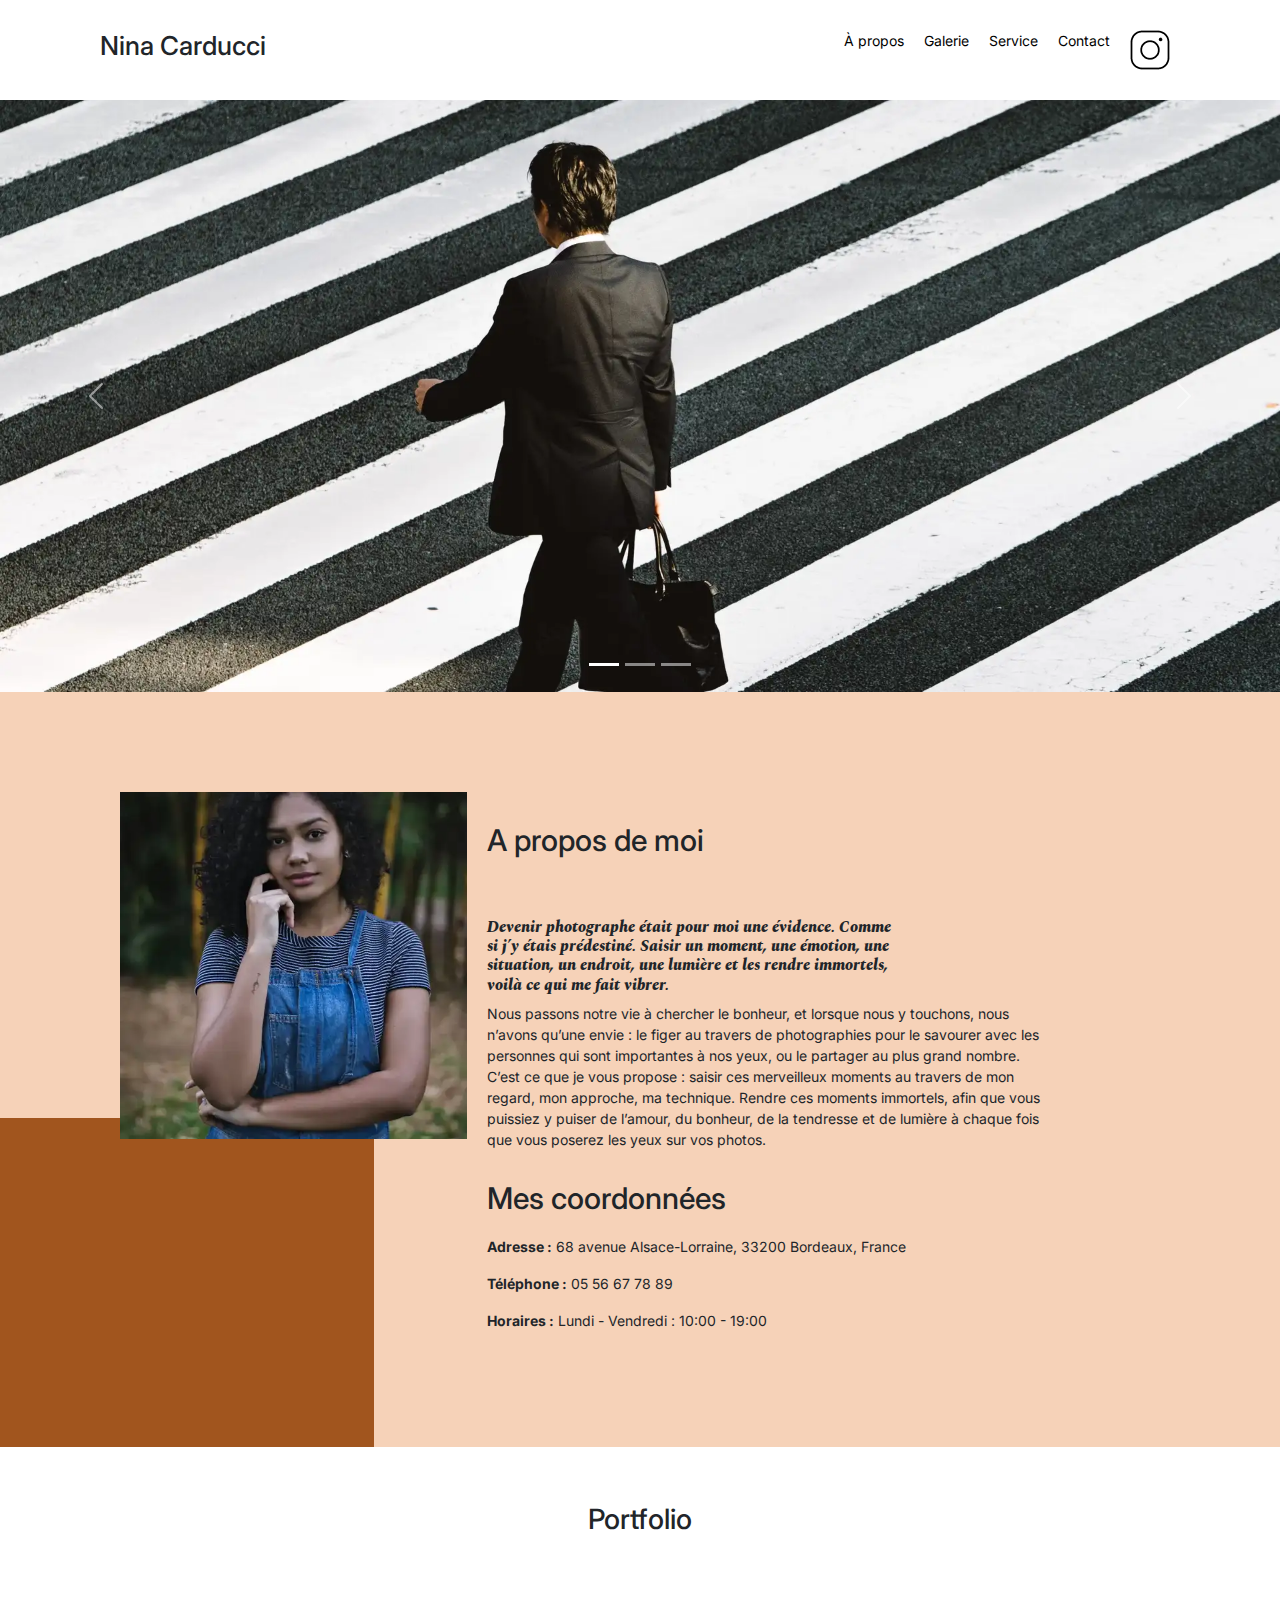
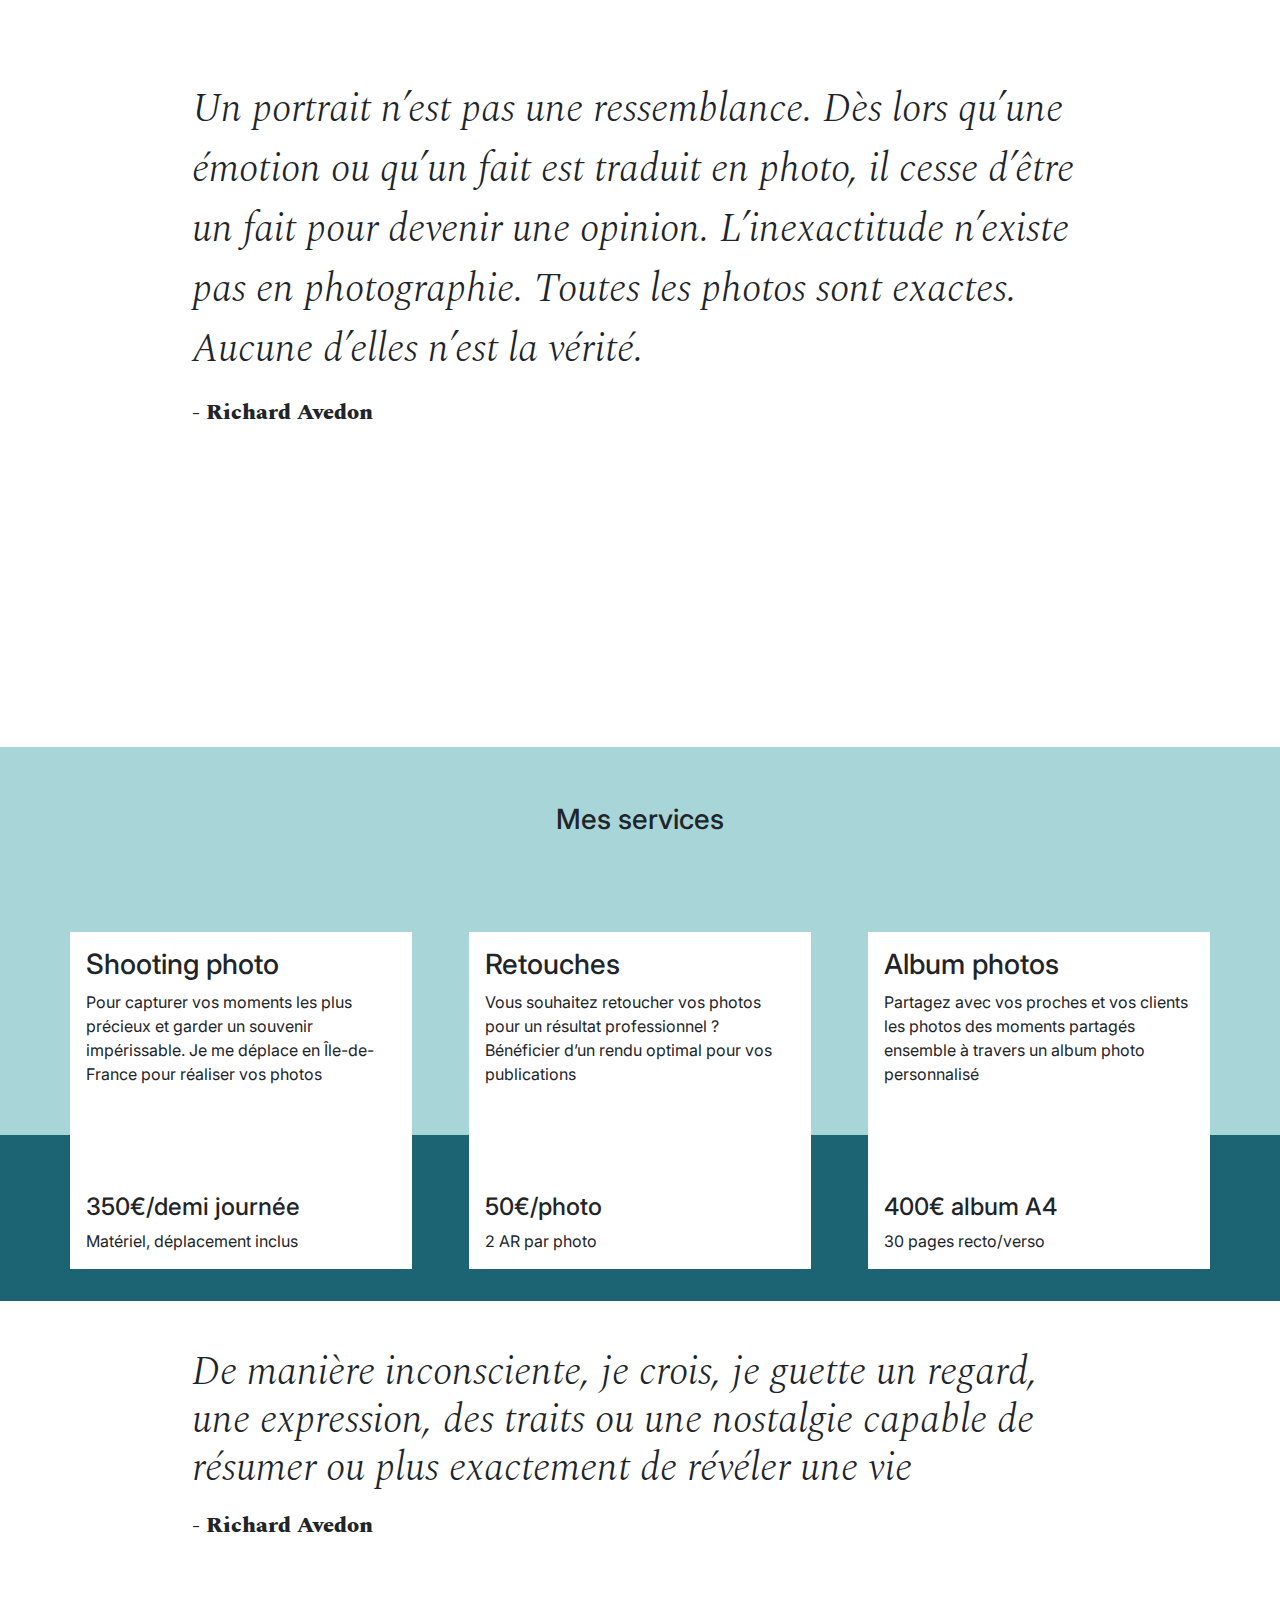
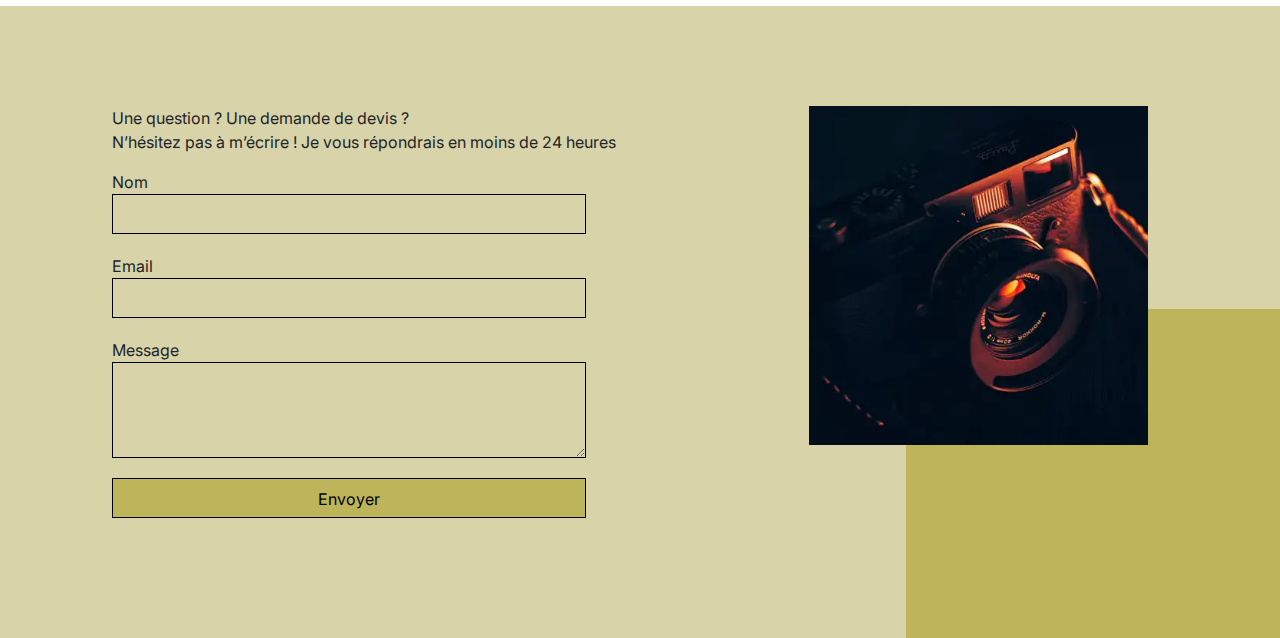
==== index.html @ 46e9f9cb "..." ====
<!DOCTYPE html>
<html lang="fr">
  <head>
    <meta
      http-equiv="Content-Security-Policy"
      content="script-src 'self' 'unsafe-inline' 'unsafe-eval' https://apis.google.com https://code.jquery.com;"
    />
    <title>Nina Carducci Photographe professionnel</title>
    <meta name="viewport" content="width=device-width, initial-scale=1.0" />
    <meta
      name="description"
      content="Découvrez les services de Nina Carducci, photographe professionnelle à Bordeaux. Spécialisée dans les mariages, portraits et événements. Réservez votre séance photo dès aujourd'hui !"
    />
    <link rel="stylesheet" href="./assets/bootstrap/bootstrap.css" />
    <link rel="stylesheet" href="./assets/style.css" />
    <link rel="preconnect" href="https://fonts.googleapis.com" />
    <link rel="preconnect" href="https://fonts.gstatic.com" crossorigin />
    <link
      href="https://fonts.googleapis.com/css2?family=Inter&family=Spectral:ital,wght@0,400;1,300;1,400;1,800&display=swap"
      rel="stylesheet"
    />
    <meta charset="UTF-8" />
    <script src="./assets/bootstrap/bootstrap.bundle.js" defer></script>
    <script
      src="https://code.jquery.com/jquery-3.4.1.min.js"
      integrity="sha256-CSXorXvZcTkaix6Yvo6HppcZGetbYMGWSFlBw8HfCJo="
      crossorigin="anonymous"
      defer
    ></script>
    <script src="./assets/maugallery.js" defer></script>
    <script src="./assets/scripts.js" defer></script>

    <!-- Balises Open Graph -->
    <meta
      property="og:title"
      content="Nina Carducci - Photographe professionnelle à Bordeaux"
    />
    <meta
      property="og:description"
      content="Découvrez les services de Nina Carducci, photographe spécialisée dans les mariages, portraits et événements à Bordeaux. Réservez votre séance dès aujourd'hui !"
    />
    <meta
      property="og:image"
      content="https://misterpoy.github.io/NinaCarducci/assets/images/ninaOpenGraph.png"
    />
    <meta
      property="og:url"
      content="https://misterpoy.github.io/NinaCarducci/"
    />
    <meta property="og:type" content="website" />
    <meta property="og:locale" content="fr_FR" />

    <!-- Balises Twitter Cards -->
    <meta name="twitter:card" content="summary_large_image" />
    <meta
      name="twitter:title"
      content="Nina Carducci - Photographe professionnelle à Bordeaux"
    />
    <meta
      name="twitter:description"
      content="Découvrez les services de Nina Carducci, photographe spécialisée dans les mariages, portraits et événements à Bordeaux. Réservez votre séance dès aujourd'hui !"
    />
    <meta
      name="twitter:image"
      content="https://misterpoy.github.io/NinaCarducci/assets/images/ninaTwitterCard.png"
    />
  </head>
  <body>
    <nav class="top-header">
      <h3 class="name">Nina Carducci</h3>
      <div class="nav">
        <ul>
          <li><a href="#about">À propos</a></li>
          <li><a href="#gallery">Galerie</a></li>
          <li><a href="#services">Service</a></li>
          <li><a href="#contact">Contact</a></li>
          <li>
            <a
              class="social-link"
              href="https://www.instagram.com/ninacarducci.photo/?hl=fr"
              target="_blank"
              ><img
                src="assets/images/instagram.webp"
                alt="Lien vers le compte Instagram de Nina Carducci"
                width="40"
                height="40"
            /></a>
          </li>
        </ul>
      </div>
    </nav>
    <header id="header">
      <div
        id="carouselExampleIndicators"
        class="carousel slide"
        data-bs-ride="carousel"
      >
        <div class="carousel-indicators">
          <button
            type="button"
            data-bs-target="#carouselExampleIndicators"
            data-bs-slide-to="0"
            class="active"
            aria-current="true"
            aria-label="Slide 1"
          ></button>
          <button
            type="button"
            data-bs-target="#carouselExampleIndicators"
            data-bs-slide-to="1"
            aria-label="Slide 2"
          ></button>
          <button
            type="button"
            data-bs-target="#carouselExampleIndicators"
            data-bs-slide-to="2"
            aria-label="Slide 3"
          ></button>
        </div>
        <div class="carousel-inner">
          <div class="carousel-item active">
            <img
              src="./assets/images/slider/ryoji-iwata-wUZjnOv7t0g-unsplash.webp"
              class="d-block w-100"
              alt="Homme en costume traversant un passage piéton aux larges bandes blanches et noires"
            />
          </div>
          <div class="carousel-item">
            <img
              src="./assets/images/slider/nicholas-green-nPz8akkUmDI-unsplash.webp"
              class="d-block w-100"
              alt="Foule enthousiaste lors d'un concert, avec des spectateurs souriants et levant les bras"
            />
          </div>
          <div class="carousel-item">
            <img
              src="./assets/images/slider/edward-cisneros-3_h6-1NPDGw-unsplash.webp"
              class="d-block w-100"
              alt="Couple de mariés s'embrassant au milieu d'une haie d'honneur avec des invités les acclamants"
            />
          </div>
        </div>
        <button
          class="carousel-control-prev"
          type="button"
          data-bs-target="#carouselExampleIndicators"
          data-bs-slide="prev"
        >
          <span class="carousel-control-prev-icon" aria-hidden="true"></span>
          <span class="visually-hidden">Previous</span>
        </button>
        <button
          class="carousel-control-next"
          type="button"
          data-bs-target="#carouselExampleIndicators"
          data-bs-slide="next"
        >
          <span class="carousel-control-next-icon" aria-hidden="true"></span>
          <span class="visually-hidden">Next</span>
        </button>
      </div>
    </header>

    <div id="about" itemscope itemtype="https://schema.org/LocalBusiness">
      <div class="picture left">
        <img
          src="./assets/images/nina.webp"
          alt="Portrait de Nina Carducci, photographe professionnelle"
          itemprop="image"
        />
      </div>
      <div id="about-me">
        <!--Meta données schema.org -->
        <meta itemprop="name" content="Nina Carducci - Photographe" />
        <meta
          itemprop="description"
          content="Photographe professionnelle à Bordeaux, spécialisée dans les mariages, portraits et événements. Réservez votre séance photo !"
        />
        <meta itemprop="priceRange" content="€€ - Modéré" />
        <meta itemprop="telephone" content="+33556677889" />

        <h3 class="about-me__title">A propos de moi</h3>
        <h4 class="about-me__introduction">
          Devenir photographe était pour moi une évidence. Comme si j’y étais
          prédestiné. Saisir un moment, une émotion, une situation, un endroit,
          une lumière et les rendre immortels, voilà ce qui me fait vibrer.
        </h4>
        <p>
          Nous passons notre vie à chercher le bonheur, et lorsque nous y
          touchons, nous n’avons qu’une envie : le figer au travers de
          photographies pour le savourer avec les personnes qui sont importantes
          à nos yeux, ou le partager au plus grand nombre. C’est ce que je vous
          propose : saisir ces merveilleux moments au travers de mon regard, mon
          approche, ma technique. Rendre ces moments immortels, afin que vous
          puissiez y puiser de l’amour, du bonheur, de la tendresse et de
          lumière à chaque fois que vous poserez les yeux sur vos photos.
        </p>
        <!-- Coordonnées et horaires -->
        <div class="contact-info">
          <h3 class="contact-info__title">Mes coordonnées</h3>
          <p>
            <strong>Adresse :</strong>
            <span
              itemprop="address"
              itemscope
              itemtype="https://schema.org/PostalAddress"
            >
              <span itemprop="streetAddress">68 avenue Alsace-Lorraine</span>,
              <span itemprop="postalCode">33200</span>
              <span itemprop="addressLocality">Bordeaux</span>,
              <span itemprop="addressCountry" content="FR">France</span>
            </span>
          </p>
          <p>
            <strong>Téléphone :</strong>
            <a href="tel:+33556677889" itemprop="telephone">05 56 67 78 89</a>
          </p>
          <p>
            <strong>Horaires :</strong>
            <span itemprop="openingHours"
              >Lundi - Vendredi : 10:00 - 19:00</span
            >
          </p>
        </div>
      </div>
    </div>
    <div id="gallery">
      <h3 class="title">Portfolio</h3>
      <div class="container py-3">
        <div class="gallery" style="display: none">
          <img
            data-gallery-tag="Concert"
            class="gallery-item"
            src="./assets/images/gallery/concerts/aaron-paul-wnX-fXzB6Cw-unsplash.webp"
            alt="Photographie de concert avec une ambiance lumineuse dans les ton rouge"
            width="540"
            height="720"
          />
          <img
            data-gallery-tag="Entreprises"
            class="gallery-item"
            src="./assets/images/gallery/entreprise/ali-morshedlou-WMD64tMfc4k-unsplash.webp"
            alt="Homme en costume croisant les bras, regardant confiant devant un bâtiment d'affaires"
            width="466"
            height="699"
          />
          <img
            data-gallery-tag="Entreprises"
            class="gallery-item"
            src="./assets/images/gallery/entreprise/jason-goodman-tHO1_OuKbg0-unsplash.webp"
            alt="Femme souriante participant à une réunion, assise dans un espace de travail lumineux"
            width="466"
            height="315"
          />
          <img
            data-gallery-tag="Mariages"
            class="gallery-item"
            src="./assets/images/gallery/mariage/hannah-busing-RvF2R_qMpRk-unsplash.webp"
            alt="Mains tendues l'une vers l'autre, symbolisant la connexion et l'entraide"
            width="466"
            height="373"
          />
          <img
            data-gallery-tag="Portrait"
            class="gallery-item"
            src="./assets/images/gallery/portraits/ade-tunji-rVkhWWZFAtQ-unsplash.webp"
            alt="Portrait d'un homme aux yeux fermés, éclairé par le soleil"
            width="466"
            height="698"
          />
          <img
            data-gallery-tag="Mariages"
            class="gallery-item"
            src="./assets/images/gallery/mariage/jakob-owens-SiniLJkXhMc-unsplash.webp"
            alt="Couple de mariés marchant main dans la main en souriant devant un palmier"
            width="466"
            height="699"
          />
          <img
            data-gallery-tag="Portrait"
            class="gallery-item"
            src="./assets/images/gallery/portraits/nino-van-prattenburg--443cl1uR_8-unsplash.webp"
            alt="Jeune femme portant des lunettes, posant près d'un grillage sous la lumière du soleil"
            width="466"
            height="700"
          />
          <img
            data-gallery-tag="Concert"
            class="gallery-item"
            src="./assets/images/gallery/concerts/austin-neill-hgO1wFPXl3I-unsplash.webp"
            alt="Chanteur sur scène levant la main sous des lumières et des effets de fumée"
            width="466"
            height="311"
          />
          <img
            data-gallery-tag="Entreprises"
            class="gallery-item"
            src="./assets/images/gallery/entreprise/mateus-campos-felipe-Fsgzm8N0hIY-unsplash.webp"
            alt="FFemme riant devant un ordinateur portable à son bureau"
            width="466"
            height="285"
          />
        </div>
      </div>
      <div class="quote">
        <figure>
          <blockquote>
            <p class="quote__text">
              Un portrait n’est pas une ressemblance. Dès lors qu’une émotion ou
              qu’un fait est traduit en photo, il cesse d’être un fait pour
              devenir une opinion. L’inexactitude n’existe pas en photographie.
              Toutes les photos sont exactes. Aucune d’elles n’est la vérité.
            </p>
          </blockquote>
          <figcaption class="quote__author">- Richard Avedon</figcaption>
        </figure>
      </div>
    </div>
    <div id="services">
      <h3 class="title">Mes services</h3>
      <div class="container">
        <div class="service">
          <div class="service__description">
            <h3>Shooting photo</h3>
            <p>
              Pour capturer vos moments les plus précieux et garder un souvenir
              impérissable. Je me déplace en Île-de-France pour réaliser vos
              photos
            </p>
          </div>
          <div class="service__price">
            <h4>350€/demi journée</h4>
            <span>Matériel, déplacement inclus</span>
          </div>
        </div>
        <div class="service">
          <div class="service__description">
            <h3>Retouches</h3>
            <p>
              Vous souhaitez retoucher vos photos pour un résultat professionnel
              ? Bénéficier d’un rendu optimal pour vos publications
            </p>
          </div>
          <div class="service__price">
            <h4>50€/photo</h4>
            <span>2 AR par photo</span>
          </div>
        </div>
        <div class="service">
          <div class="service__description">
            <h3>Album photos</h3>
            <p>
              Partagez avec vos proches et vos clients les photos des moments
              partagés ensemble à travers un album photo personnalisé
            </p>
          </div>
          <div class="service__price">
            <h4>400€ album A4</h4>
            <span>30 pages recto/verso</span>
          </div>
        </div>
      </div>
    </div>
    <div class="quote">
      <figure>
        <blockquote>
          <h1 class="quote__text">
            De manière inconsciente, je crois, je guette un regard, une
            expression, des traits ou une nostalgie capable de résumer ou plus
            exactement de révéler une vie
          </h1>
        </blockquote>
        <figcaption class="quote__author">- Richard Avedon</figcaption>
      </figure>
    </div>

    <footer id="contact">
      <div class="container">
        <div class="form-container">
          <h>Une question ? Une demande de devis ?</h>
          <p>
            N’hésitez pas à m’écrire ! Je vous répondrais en moins de 24 heures
          </p>
          <form action="" method="post">
            <label for="nom">Nom</label>
            <input type="text" name="nom" id="nom" />
            <label for="email">Email</label>
            <input type="email" name="email" id="email" />
            <label for="message">Message</label>
            <textarea
              name="message"
              id="message"
              cols="30"
              rows="10"
            ></textarea>
            <input type="submit" value="Envoyer" />
          </form>
        </div>
        <div class="picture right">
          <img
            src="./assets/images/camera.webp"
            alt="Illustration d'une caméra pour contact"
          />
        </div>
      </div>
    </footer>
  </body>
</html>
---- assets/style.css ----
body {
  max-width: 1920px;
  margin: auto;
}
* {
  font-family: "Inter";
  font-style: normal;
}
#header {
  background-color: #666666;
}
.top-header {
  background-color: white;
  position: sticky;
  top: 0;
  z-index: 1000;
  display: flex;
  justify-content: space-between;
  padding-inline: 100px;
  padding-block: 30px;
  align-items: center;
}

.top-header .name {
  font-size: 26px;
}

.nav ul {
  display: flex;
  list-style-type: none;
  font-size: 14px;
  margin-bottom: 0;
}

.nav li {
  padding-inline: 10px;
}

.nav a {
  text-decoration: none;
  color: #000;
}

#about {
  display: flex;
  background-color: #f6d2b8;
  padding-inline: 100px;
  padding-block: 100px;
  position: relative;
}

.picture.left::before {
  content: " ";
  background-color: #a1551e;
  width: 374px;
  height: 329px;
  position: absolute;
  bottom: 0;
  left: 0;
  z-index: -1;
}

.picture {
  flex: 1;
  margin: 0 20px;
  z-index: 0;
}

.picture img {
  width: 100%;
  aspect-ratio: 1/1;
}

.carousel-item img {
  aspect-ratio: 1920/888;
}

#about-me {
  flex: 2;
}
.about-me__title {
  margin-top: 1em;
  margin-bottom: 60px;
  font-size: 30px;
}
.contact-info__title {
  margin-top: 1em;
  margin-bottom: 20px;
  font-size: 30px;
}
.contact-info a {
  color: #212529;
  text-decoration: none;
}
.about-me__introduction {
  font-family: "Spectral";
  font-weight: 800;
  font-style: italic;
  width: 60%;
  font-size: 16px;
}
#about-me p {
  width: 80%;
  font-size: 14px;
}

#gallery {
  min-height: 100vh;
}
.title {
  text-align: center;
  padding-block: 2em;
}
.gallery .nav {
  justify-content: center;
}
.nav-pills .nav-link.active,
.nav-pills .show > .nav-link {
  color: #13493a;
  background-color: #beb45a;
  border-radius: 0;
}
.nav-pills .nav-link {
  color: #000;
}
.item-column {
  position: relative;
  margin-bottom: 0 !important;
  padding: 0;
}
.item-column::after {
  content: "";
  display: block;
  padding-bottom: 100%;
}
.gallery-item {
  position: absolute;
  width: 100%;
  height: 100%;
  object-fit: cover;
  padding: 0.5em;
}
.mg-prev,
.mg-next {
  width: 30px;
  height: 30px;
  border-radius: 00%;
  justify-content: center;
  align-items: center;
  display: flex;
  font-size: 24px;
}

.quote {
  font-family: "Spectral";
  font-style: italic;
  width: 70%;
  margin: auto;
  padding-block: 3em;
}
.quote__text {
  font-family: Spectral;
  font-style: italic;
  font-weight: 300;
  font-size: 40px;
}
.quote__author {
  font-family: Spectral;
  font-weight: 800;
  font-size: 22px;
}

#services {
  margin: auto;
  background-color: #a8d5d8;
  position: relative;
}
#services .container::before {
  content: " ";
  background-color: #1c6474;
  position: absolute;
  width: 100%;
  height: 30%;
  bottom: 0;
  left: 0;
  z-index: 0;
}

#services .container {
  justify-content: space-between;
  display: flex;
  padding: 2em 0;
}

.service {
  background-color: white;
  max-width: 390px;
  width: 30%;
  height: 337px;
  padding: 1em;
  display: flex;
  flex-direction: column;
  justify-content: space-between;
  z-index: 1;
}

#contact {
  margin: auto;
  background-color: #d8d3a8;
  position: relative;
  padding-inline: 100px;
  padding-block: 100px;
}

#contact .container {
  display: flex;
}
.picture.right::before {
  content: " ";
  background-color: #beb45a;
  width: 374px;
  height: 329px;
  position: absolute;
  bottom: 0;
  right: 0;
  z-index: -1;
}
.form-container {
  flex: 2;
}
.form-container h2 {
  font-size: 28px;
}
form {
  display: flex;
  flex-direction: column;
  width: 70%;
  align-items: flex-start;
}

form input {
  width: 100%;
  background-color: transparent;
  border: solid 1px;
  height: 2.5em;
  margin-bottom: 20px;
}

form textarea {
  width: 100%;
  background-color: transparent;
  border: solid 1px;
  height: 5em;
  line-height: 2.5em;
  font-size: 1.2em;
  margin-bottom: 20px;
}
input[type="submit"] {
  background-color: #beb45a;
  padding: 0.5em 1em;
}

@media all and (max-width: 1240px) {
  .picture {
    flex: 2;
  }
  #about,
  #contact .container {
    align-items: center;
  }
  .about-me__title {
    margin-top: 0;
    margin-bottom: 1em;
  }
  .contact-info__title {
    margin-top: 0;
    margin-bottom: 1em;
  }
  #about-me h6,
  #about-me p {
    width: 100%;
  }
}

@media all and (max-width: 1000px) {
  #about {
    flex-direction: column;
  }
  .picture {
    width: 50%;
  }
  .picture.left::before {
    width: 100%;
    height: 30%;
    position: absolute;
    bottom: auto;
    top: 0;
    left: 0;
    z-index: -1;
  }
  .about-me__title {
    text-align: center;
    margin-top: 1em;
  }
  .contact-info__title {
    text-align: center;
    margin-top: 1em;
  }
  #services .container {
    flex-direction: column;
  }
  .service {
    width: 100%;
    max-width: 100%;
    height: auto;
    margin: 2em 0;
  }
  .service__description {
    margin-bottom: 1em;
  }

  #services .container::before {
    width: 30%;
    height: 100%;
    bottom: 0;
    right: 0;
    left: auto;
    z-index: 0;
  }

  #contact .container {
    flex-direction: column;
  }
  #contact .picture.right {
    margin-top: 1em;
  }
  .picture.right::before {
    width: 100%;
    height: 30%;
    position: absolute;
    bottom: 0;
    right: 0;
    z-index: -1;
  }
}

@media all and (max-width: 650px) {
  .top-header {
    flex-direction: column;
    padding-inline: 0;
  }
  .top-header .nav,
  .top-header .nav ul {
    width: 100%;
    padding: 0 0 0 0;
  }
  .top-header .nav li {
    flex: 1;
    padding-block: 1em;
    text-align: center;
  }
  .picture.left::before,
  .picture.right::before {
    height: 150px;
  }
  #services .container {
    align-items: center;
  }
  .service {
    max-width: 90%;
  }
  #about,
  #contact {
    padding-inline: 2em;
    padding-block: 2em;
  }
  form {
    width: 100%;
  }
  .picture {
    width: 80%;
  }
}
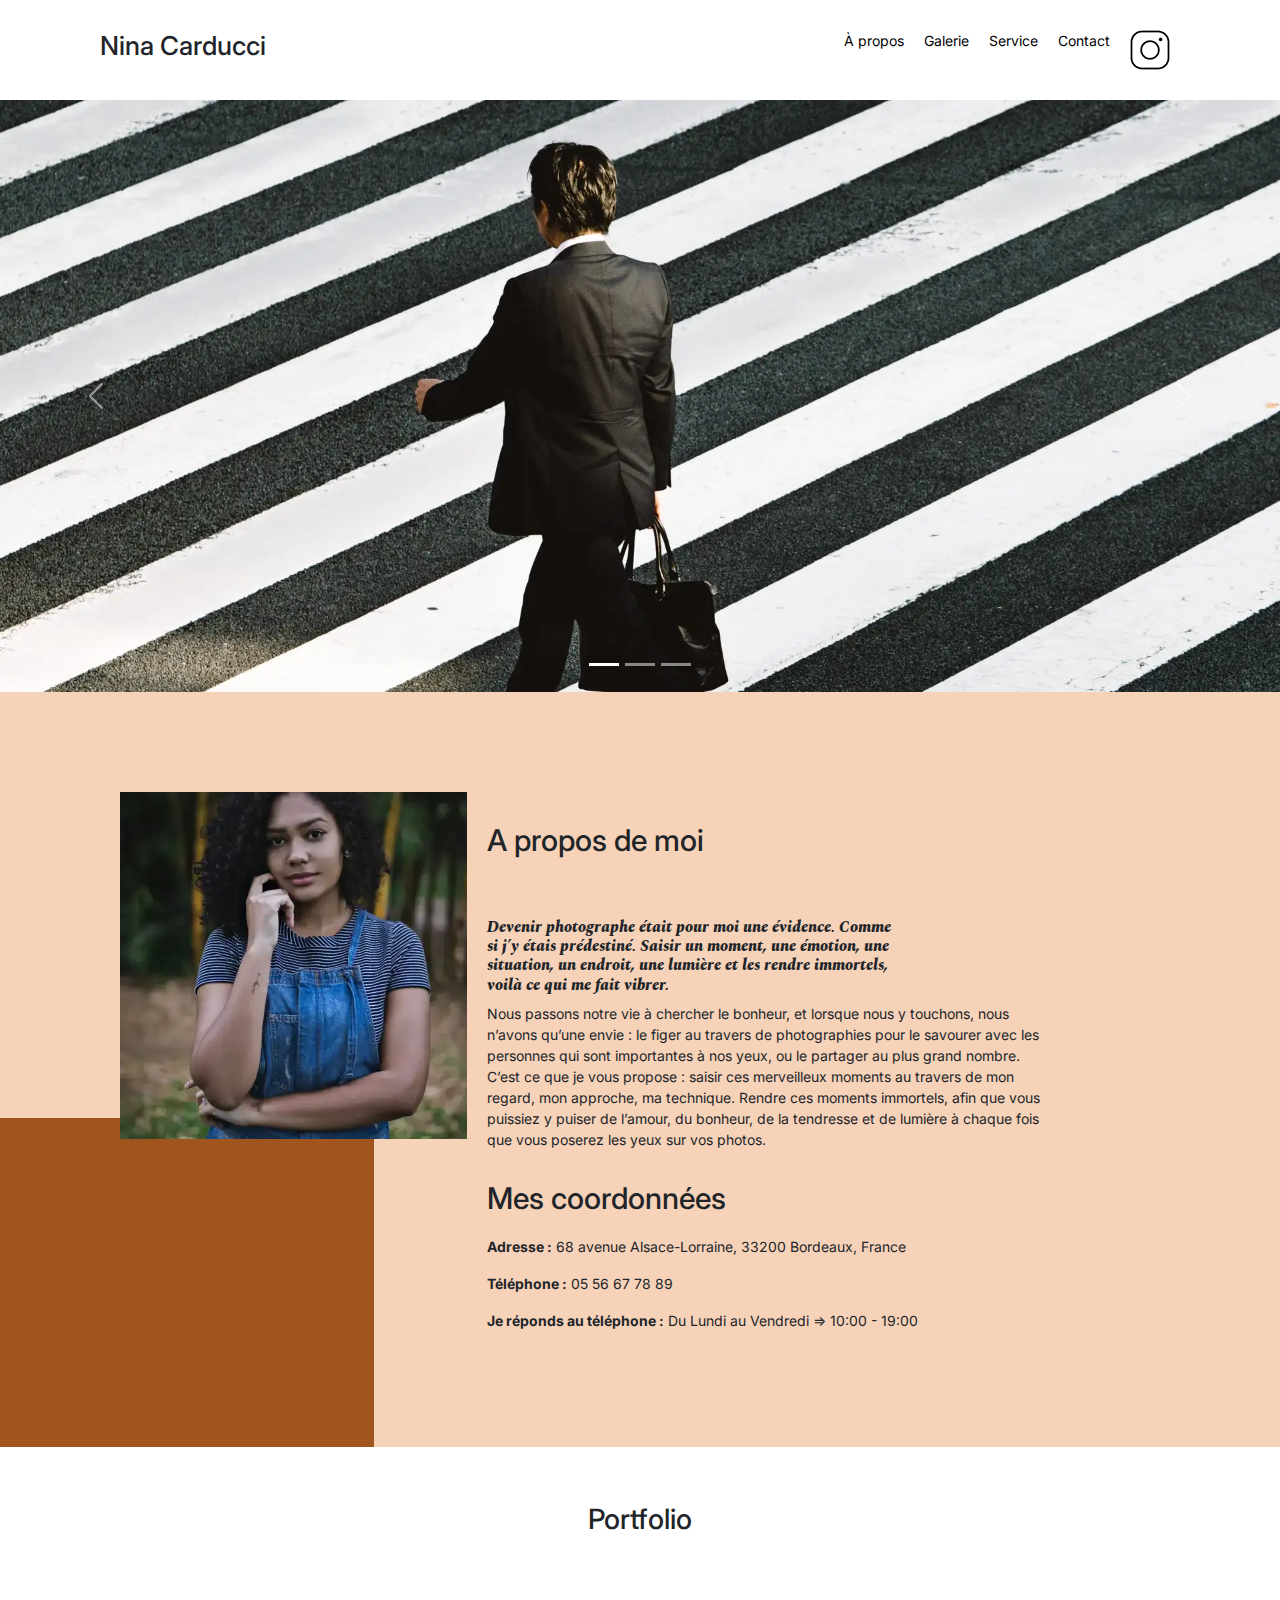
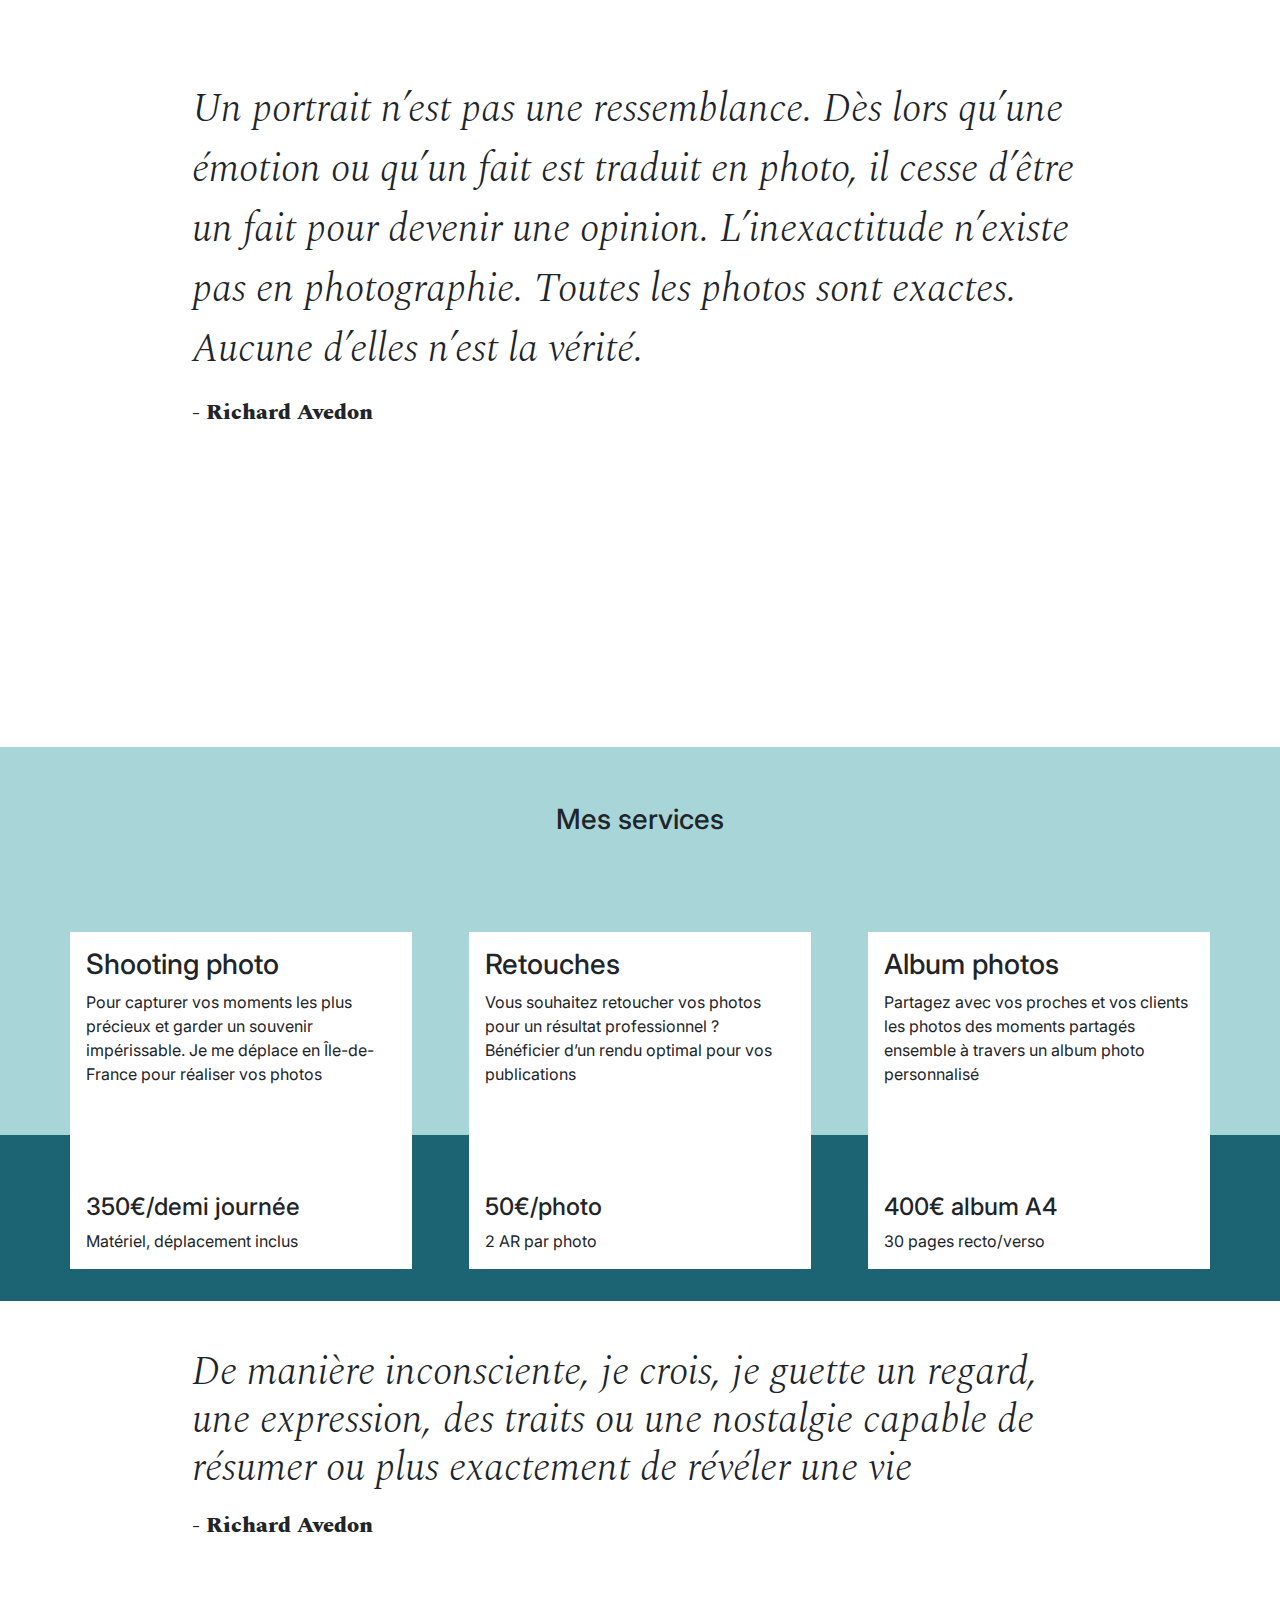
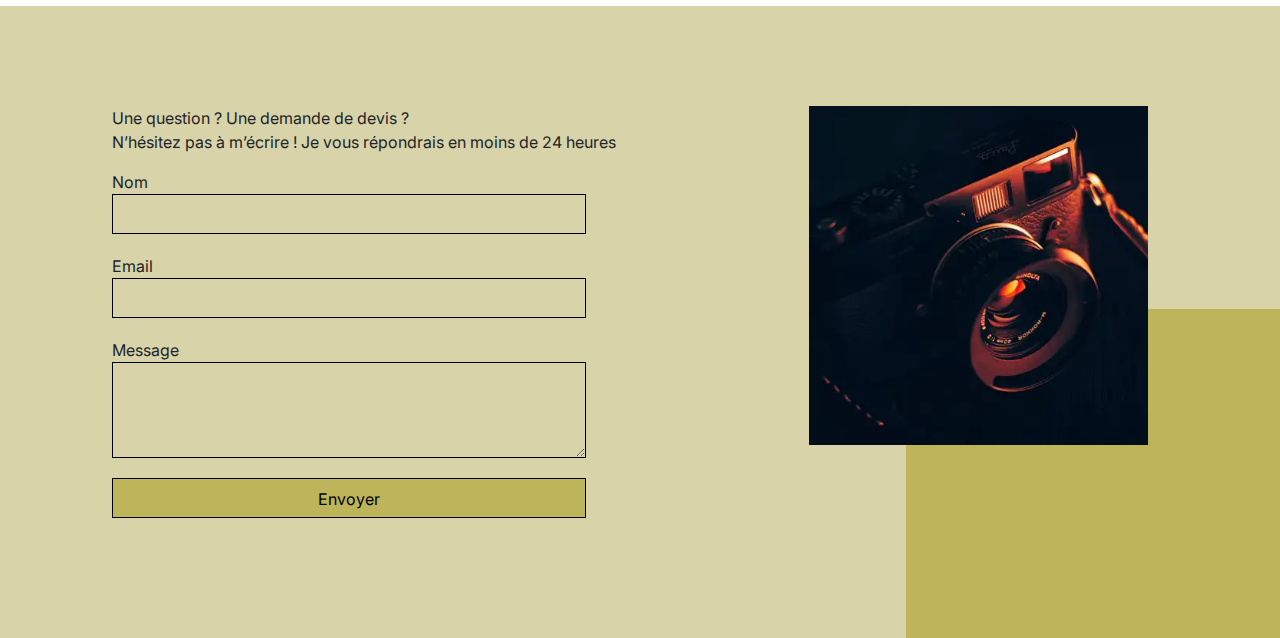
==== commit 7eef826f: "add autocomplete attribute" ====
--- a/index.html
+++ b/index.html
@@ -11,7 +11,7 @@
       name="description"
       content="Découvrez les services de Nina Carducci, photographe professionnelle à Bordeaux. Spécialisée dans les mariages, portraits et événements. Réservez votre séance photo dès aujourd'hui !"
     />
-    <link rel="stylesheet" href="./assets/bootstrap/bootstrap.css" />
+    <link rel="stylesheet" href="./assets/bootstrap/bootstrap.min.css" />
     <link rel="stylesheet" href="./assets/style.css" />
     <link rel="preconnect" href="https://fonts.googleapis.com" />
     <link rel="preconnect" href="https://fonts.gstatic.com" crossorigin />
@@ -20,7 +20,7 @@
       rel="stylesheet"
     />
     <meta charset="UTF-8" />
-    <script src="./assets/bootstrap/bootstrap.bundle.js" defer></script>
+    <script src="./assets/bootstrap/bootstrap.bundle.min.js"></script>
     <script
       src="https://code.jquery.com/jquery-3.4.1.min.js"
       integrity="sha256-CSXorXvZcTkaix6Yvo6HppcZGetbYMGWSFlBw8HfCJo="
@@ -216,9 +216,9 @@
             <a href="tel:+33556677889" itemprop="telephone">05 56 67 78 89</a>
           </p>
           <p>
-            <strong>Horaires :</strong>
+            <strong>Je réponds au téléphone :</strong>
             <span itemprop="openingHours"
-              >Lundi - Vendredi : 10:00 - 19:00</span
+              >Du Lundi au Vendredi => 10:00 - 19:00</span
             >
           </p>
         </div>
@@ -385,7 +385,7 @@
             <label for="nom">Nom</label>
             <input type="text" name="nom" id="nom" />
             <label for="email">Email</label>
-            <input type="email" name="email" id="email" />
+            <input type="email" name="email" id="email" autocomplete="email" />
             <label for="message">Message</label>
             <textarea
               name="message"
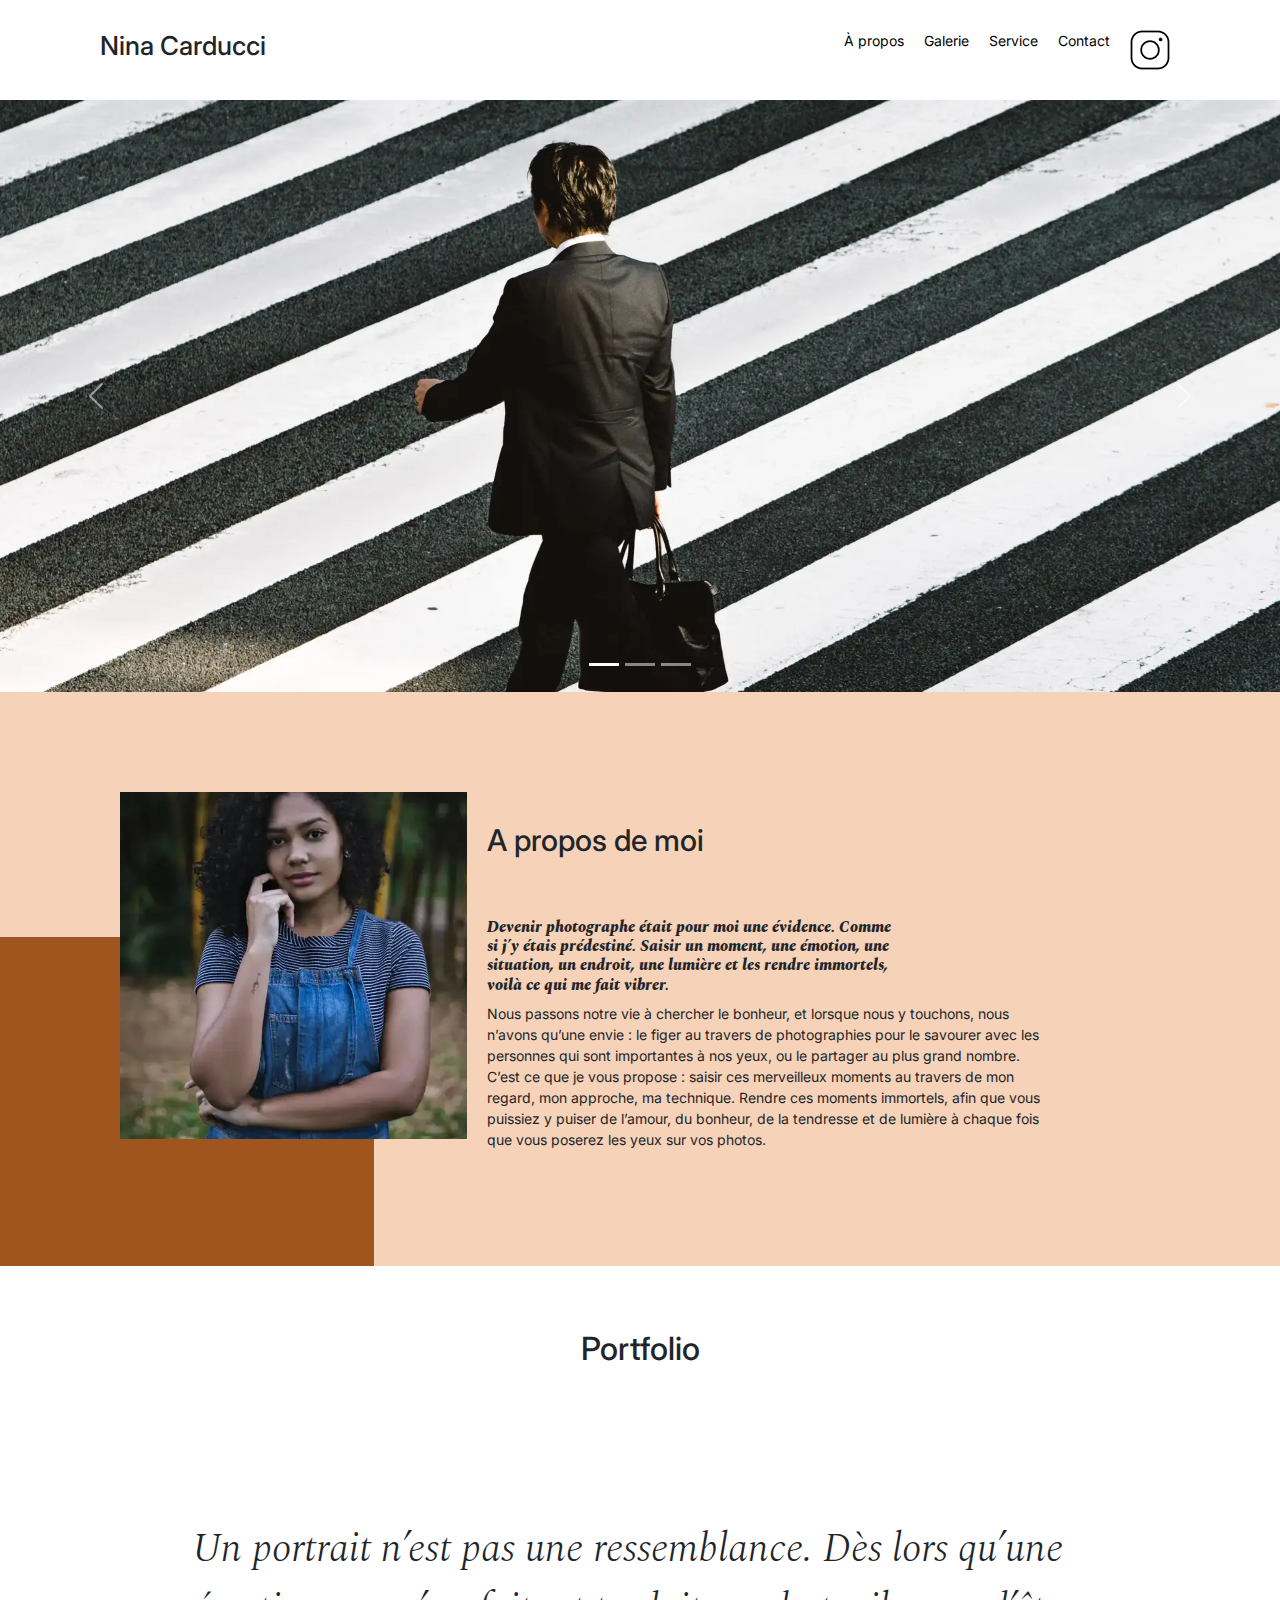
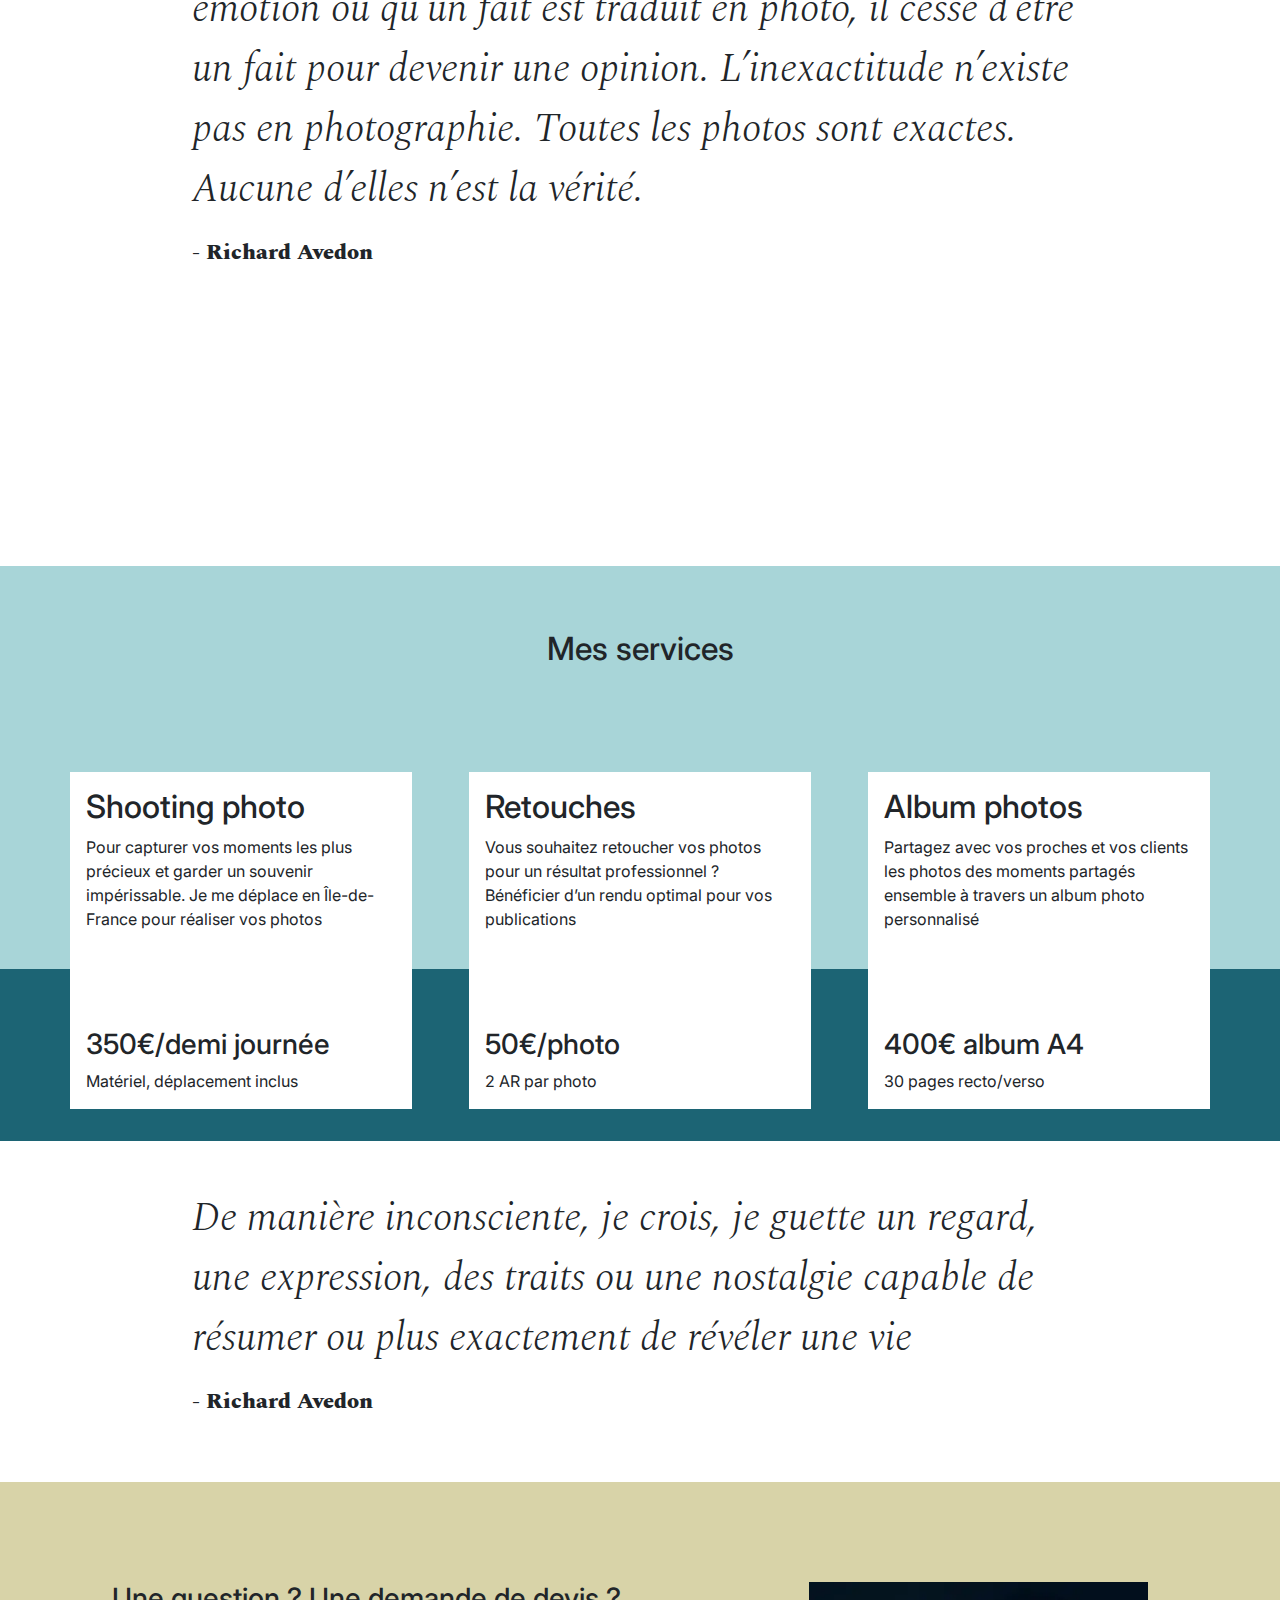
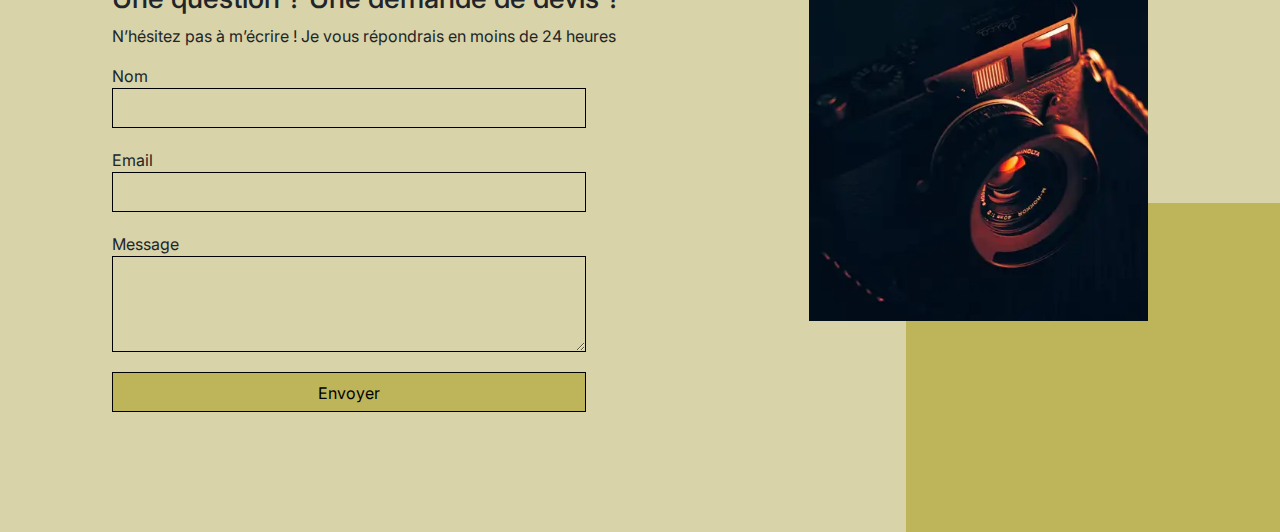
==== commit b30f48dd: "update" ====
--- a/index.html
+++ b/index.html
@@ -64,11 +64,37 @@
       name="twitter:image"
       content="https://misterpoy.github.io/NinaCarducci/assets/images/ninaTwitterCard.png"
     />
+    <!-- Balisage JSON-LD généré par l'outil d'aide au balisage de données structurées de Google -->
+    <script type="application/ld+json">
+      {
+        "@context": "http://schema.org",
+        "@type": "LocalBusiness",
+        "name": "Nina Carducci",
+        "image": "https://misterpoy.github.io/NinaCarducci/assets/images/nina.webp",
+        "telephone": "05 56 67 78 89",
+        "address": {
+          "@type": "PostalAddress",
+          "streetAddress": "68 avenue Alsace-Lorraine",
+          "addressLocality": "Bordeaux",
+          "addressCountry": "France",
+          "postalCode": "33200"
+        },
+        "openingHoursSpecification": {
+          "@type": "OpeningHoursSpecification",
+          "dayOfWeek": {
+            "@type": "DayOfWeek",
+            "name": "Du Lundi au Vendredi"
+          },
+          "opens": "Veuillez insérer ici une date/heure valide au format ISO 8601. Exemples : 2015-07-27 ou 2015-07-27T15:30",
+          "closes": "Veuillez insérer ici une date/heure valide au format ISO 8601. Exemples : 2015-07-27 ou 2015-07-27T15:30"
+        }
+      }
+      </script>
   </head>
   <body>
-    <nav class="top-header">
-      <h3 class="name">Nina Carducci</h3>
-      <div class="nav">
+    <header class="top-header">
+      <h1 class="name">Nina Carducci</h1>
+      <nav class="nav">
         <ul>
           <li><a href="#about">À propos</a></li>
           <li><a href="#gallery">Galerie</a></li>
@@ -87,297 +113,276 @@
             /></a>
           </li>
         </ul>
-      </div>
-    </nav>
-    <header id="header">
-      <div
-        id="carouselExampleIndicators"
-        class="carousel slide"
-        data-bs-ride="carousel"
-      >
-        <div class="carousel-indicators">
+      </nav>
+    </header>
+    <main>
+      <section id="carousel">
+        <div
+          id="carouselExampleIndicators"
+          class="carousel slide"
+          data-bs-ride="carousel"
+        >
+          <div class="carousel-indicators">
+            <button
+              type="button"
+              data-bs-target="#carouselExampleIndicators"
+              data-bs-slide-to="0"
+              class="active"
+              aria-current="true"
+              aria-label="Slide 1"
+            ></button>
+            <button
+              type="button"
+              data-bs-target="#carouselExampleIndicators"
+              data-bs-slide-to="1"
+              aria-label="Slide 2"
+            ></button>
+            <button
+              type="button"
+              data-bs-target="#carouselExampleIndicators"
+              data-bs-slide-to="2"
+              aria-label="Slide 3"
+            ></button>
+          </div>
+          <div class="carousel-inner">
+            <div class="carousel-item active">
+              <img
+                src="./assets/images/slider/ryoji-iwata-wUZjnOv7t0g-unsplash.webp"
+                class="d-block w-100"
+                alt="Homme en costume traversant un passage piéton aux larges bandes blanches et noires"
+              />
+            </div>
+            <div class="carousel-item">
+              <img
+                src="./assets/images/slider/nicholas-green-nPz8akkUmDI-unsplash.webp"
+                class="d-block w-100"
+                alt="Foule enthousiaste lors d'un concert, avec des spectateurs souriants et levant les bras"
+              />
+            </div>
+            <div class="carousel-item">
+              <img
+                src="./assets/images/slider/edward-cisneros-3_h6-1NPDGw-unsplash.webp"
+                class="d-block w-100"
+                alt="Couple de mariés s'embrassant au milieu d'une haie d'honneur avec des invités les acclamants"
+              />
+            </div>
+          </div>
           <button
+            class="carousel-control-prev"
             type="button"
             data-bs-target="#carouselExampleIndicators"
-            data-bs-slide-to="0"
-            class="active"
-            aria-current="true"
-            aria-label="Slide 1"
-          ></button>
+            data-bs-slide="prev"
+          >
+            <span class="carousel-control-prev-icon" aria-hidden="true"></span>
+            <span class="visually-hidden">Previous</span>
+          </button>
           <button
+            class="carousel-control-next"
             type="button"
             data-bs-target="#carouselExampleIndicators"
-            data-bs-slide-to="1"
-            aria-label="Slide 2"
-          ></button>
-          <button
-            type="button"
-            data-bs-target="#carouselExampleIndicators"
-            data-bs-slide-to="2"
-            aria-label="Slide 3"
-          ></button>
-        </div>
-        <div class="carousel-inner">
-          <div class="carousel-item active">
-            <img
-              src="./assets/images/slider/ryoji-iwata-wUZjnOv7t0g-unsplash.webp"
-              class="d-block w-100"
-              alt="Homme en costume traversant un passage piéton aux larges bandes blanches et noires"
-            />
-          </div>
-          <div class="carousel-item">
-            <img
-              src="./assets/images/slider/nicholas-green-nPz8akkUmDI-unsplash.webp"
-              class="d-block w-100"
-              alt="Foule enthousiaste lors d'un concert, avec des spectateurs souriants et levant les bras"
-            />
-          </div>
-          <div class="carousel-item">
-            <img
-              src="./assets/images/slider/edward-cisneros-3_h6-1NPDGw-unsplash.webp"
-              class="d-block w-100"
-              alt="Couple de mariés s'embrassant au milieu d'une haie d'honneur avec des invités les acclamants"
-            />
-          </div>
-        </div>
-        <button
-          class="carousel-control-prev"
-          type="button"
-          data-bs-target="#carouselExampleIndicators"
-          data-bs-slide="prev"
-        >
-          <span class="carousel-control-prev-icon" aria-hidden="true"></span>
-          <span class="visually-hidden">Previous</span>
-        </button>
-        <button
-          class="carousel-control-next"
-          type="button"
-          data-bs-target="#carouselExampleIndicators"
-          data-bs-slide="next"
-        >
-          <span class="carousel-control-next-icon" aria-hidden="true"></span>
-          <span class="visually-hidden">Next</span>
-        </button>
-      </div>
-    </header>
+            data-bs-slide="next"
+          >
+            <span class="carousel-control-next-icon" aria-hidden="true"></span>
+            <span class="visually-hidden">Next</span>
+          </button>
+        </div>
+      </section>
 
-    <div id="about" itemscope itemtype="https://schema.org/LocalBusiness">
-      <div class="picture left">
-        <img
-          src="./assets/images/nina.webp"
-          alt="Portrait de Nina Carducci, photographe professionnelle"
-          itemprop="image"
-        />
-      </div>
-      <div id="about-me">
-        <!--Meta données schema.org -->
-        <meta itemprop="name" content="Nina Carducci - Photographe" />
-        <meta
-          itemprop="description"
-          content="Photographe professionnelle à Bordeaux, spécialisée dans les mariages, portraits et événements. Réservez votre séance photo !"
-        />
-        <meta itemprop="priceRange" content="€€ - Modéré" />
-        <meta itemprop="telephone" content="+33556677889" />
+      <article id="about" itemscope itemtype="https://schema.org/LocalBusiness">
+        <div class="picture left">
+          <img
+            src="./assets/images/nina.webp"
+            alt="Portrait de Nina Carducci, photographe professionnelle"
+            itemprop="image"
+          />
+        </div>
+        <div id="about-me">
+          <!--Meta données schema.org -->
+          <meta itemprop="name" content="Nina Carducci - Photographe" />
+          <meta
+            itemprop="description"
+            content="Photographe professionnelle à Bordeaux, spécialisée dans les mariages, portraits et événements. Réservez votre séance photo !"
+          />
+          <meta itemprop="priceRange" content="€€ - Modéré" />
+          <meta itemprop="telephone" content="+33556677889" />
 
-        <h3 class="about-me__title">A propos de moi</h3>
-        <h4 class="about-me__introduction">
-          Devenir photographe était pour moi une évidence. Comme si j’y étais
-          prédestiné. Saisir un moment, une émotion, une situation, un endroit,
-          une lumière et les rendre immortels, voilà ce qui me fait vibrer.
-        </h4>
-        <p>
-          Nous passons notre vie à chercher le bonheur, et lorsque nous y
-          touchons, nous n’avons qu’une envie : le figer au travers de
-          photographies pour le savourer avec les personnes qui sont importantes
-          à nos yeux, ou le partager au plus grand nombre. C’est ce que je vous
-          propose : saisir ces merveilleux moments au travers de mon regard, mon
-          approche, ma technique. Rendre ces moments immortels, afin que vous
-          puissiez y puiser de l’amour, du bonheur, de la tendresse et de
-          lumière à chaque fois que vous poserez les yeux sur vos photos.
-        </p>
-        <!-- Coordonnées et horaires -->
-        <div class="contact-info">
-          <h3 class="contact-info__title">Mes coordonnées</h3>
+          <h2 class="about-me__title">A propos de moi</h2>
+          <h3 class="about-me__introduction">
+            Devenir photographe était pour moi une évidence. Comme si j’y étais
+            prédestiné. Saisir un moment, une émotion, une situation, un
+            endroit, une lumière et les rendre immortels, voilà ce qui me fait
+            vibrer.
+          </h3>
           <p>
-            <strong>Adresse :</strong>
-            <span
-              itemprop="address"
-              itemscope
-              itemtype="https://schema.org/PostalAddress"
-            >
-              <span itemprop="streetAddress">68 avenue Alsace-Lorraine</span>,
-              <span itemprop="postalCode">33200</span>
-              <span itemprop="addressLocality">Bordeaux</span>,
-              <span itemprop="addressCountry" content="FR">France</span>
-            </span>
+            Nous passons notre vie à chercher le bonheur, et lorsque nous y
+            touchons, nous n’avons qu’une envie : le figer au travers de
+            photographies pour le savourer avec les personnes qui sont
+            importantes à nos yeux, ou le partager au plus grand nombre. C’est
+            ce que je vous propose : saisir ces merveilleux moments au travers
+            de mon regard, mon approche, ma technique. Rendre ces moments
+            immortels, afin que vous puissiez y puiser de l’amour, du bonheur,
+            de la tendresse et de lumière à chaque fois que vous poserez les
+            yeux sur vos photos.
           </p>
-          <p>
-            <strong>Téléphone :</strong>
-            <a href="tel:+33556677889" itemprop="telephone">05 56 67 78 89</a>
-          </p>
-          <p>
-            <strong>Je réponds au téléphone :</strong>
-            <span itemprop="openingHours"
-              >Du Lundi au Vendredi => 10:00 - 19:00</span
-            >
-          </p>
-        </div>
-      </div>
-    </div>
-    <div id="gallery">
-      <h3 class="title">Portfolio</h3>
-      <div class="container py-3">
-        <div class="gallery" style="display: none">
-          <img
-            data-gallery-tag="Concert"
-            class="gallery-item"
-            src="./assets/images/gallery/concerts/aaron-paul-wnX-fXzB6Cw-unsplash.webp"
-            alt="Photographie de concert avec une ambiance lumineuse dans les ton rouge"
-            width="540"
-            height="720"
-          />
-          <img
-            data-gallery-tag="Entreprises"
-            class="gallery-item"
-            src="./assets/images/gallery/entreprise/ali-morshedlou-WMD64tMfc4k-unsplash.webp"
-            alt="Homme en costume croisant les bras, regardant confiant devant un bâtiment d'affaires"
-            width="466"
-            height="699"
-          />
-          <img
-            data-gallery-tag="Entreprises"
-            class="gallery-item"
-            src="./assets/images/gallery/entreprise/jason-goodman-tHO1_OuKbg0-unsplash.webp"
-            alt="Femme souriante participant à une réunion, assise dans un espace de travail lumineux"
-            width="466"
-            height="315"
-          />
-          <img
-            data-gallery-tag="Mariages"
-            class="gallery-item"
-            src="./assets/images/gallery/mariage/hannah-busing-RvF2R_qMpRk-unsplash.webp"
-            alt="Mains tendues l'une vers l'autre, symbolisant la connexion et l'entraide"
-            width="466"
-            height="373"
-          />
-          <img
-            data-gallery-tag="Portrait"
-            class="gallery-item"
-            src="./assets/images/gallery/portraits/ade-tunji-rVkhWWZFAtQ-unsplash.webp"
-            alt="Portrait d'un homme aux yeux fermés, éclairé par le soleil"
-            width="466"
-            height="698"
-          />
-          <img
-            data-gallery-tag="Mariages"
-            class="gallery-item"
-            src="./assets/images/gallery/mariage/jakob-owens-SiniLJkXhMc-unsplash.webp"
-            alt="Couple de mariés marchant main dans la main en souriant devant un palmier"
-            width="466"
-            height="699"
-          />
-          <img
-            data-gallery-tag="Portrait"
-            class="gallery-item"
-            src="./assets/images/gallery/portraits/nino-van-prattenburg--443cl1uR_8-unsplash.webp"
-            alt="Jeune femme portant des lunettes, posant près d'un grillage sous la lumière du soleil"
-            width="466"
-            height="700"
-          />
-          <img
-            data-gallery-tag="Concert"
-            class="gallery-item"
-            src="./assets/images/gallery/concerts/austin-neill-hgO1wFPXl3I-unsplash.webp"
-            alt="Chanteur sur scène levant la main sous des lumières et des effets de fumée"
-            width="466"
-            height="311"
-          />
-          <img
-            data-gallery-tag="Entreprises"
-            class="gallery-item"
-            src="./assets/images/gallery/entreprise/mateus-campos-felipe-Fsgzm8N0hIY-unsplash.webp"
-            alt="FFemme riant devant un ordinateur portable à son bureau"
-            width="466"
-            height="285"
-          />
-        </div>
-      </div>
-      <div class="quote">
+          
+        </div>
+      </article>
+      <section id="gallery">
+        <h2 class="title">Portfolio</h2>
+        <div class="container py-3">
+          <div class="gallery" style="display: none">
+            <img
+              data-gallery-tag="Concert"
+              class="gallery-item"
+              src="./assets/images/gallery/concerts/aaron-paul-wnX-fXzB6Cw-unsplash.webp"
+              alt="Photographie de concert avec une ambiance lumineuse dans les ton rouge"
+              width="540"
+              height="720"
+            />
+            <img
+              data-gallery-tag="Entreprises"
+              class="gallery-item"
+              src="./assets/images/gallery/entreprise/ali-morshedlou-WMD64tMfc4k-unsplash.webp"
+              alt="Homme en costume croisant les bras, regardant confiant devant un bâtiment d'affaires"
+              width="466"
+              height="699"
+            />
+            <img
+              data-gallery-tag="Entreprises"
+              class="gallery-item"
+              src="./assets/images/gallery/entreprise/jason-goodman-tHO1_OuKbg0-unsplash.webp"
+              alt="Femme souriante participant à une réunion, assise dans un espace de travail lumineux"
+              width="466"
+              height="315"
+            />
+            <img
+              data-gallery-tag="Mariages"
+              class="gallery-item"
+              src="./assets/images/gallery/mariage/hannah-busing-RvF2R_qMpRk-unsplash.webp"
+              alt="Mains tendues l'une vers l'autre, symbolisant la connexion et l'entraide"
+              width="466"
+              height="373"
+            />
+            <img
+              data-gallery-tag="Portrait"
+              class="gallery-item"
+              src="./assets/images/gallery/portraits/ade-tunji-rVkhWWZFAtQ-unsplash.webp"
+              alt="Portrait d'un homme aux yeux fermés, éclairé par le soleil"
+              width="466"
+              height="698"
+            />
+            <img
+              data-gallery-tag="Mariages"
+              class="gallery-item"
+              src="./assets/images/gallery/mariage/jakob-owens-SiniLJkXhMc-unsplash.webp"
+              alt="Couple de mariés marchant main dans la main en souriant devant un palmier"
+              width="466"
+              height="699"
+            />
+            <img
+              data-gallery-tag="Portrait"
+              class="gallery-item"
+              src="./assets/images/gallery/portraits/nino-van-prattenburg--443cl1uR_8-unsplash.webp"
+              alt="Jeune femme portant des lunettes, posant près d'un grillage sous la lumière du soleil"
+              width="466"
+              height="700"
+            />
+            <img
+              data-gallery-tag="Concert"
+              class="gallery-item"
+              src="./assets/images/gallery/concerts/austin-neill-hgO1wFPXl3I-unsplash.webp"
+              alt="Chanteur sur scène levant la main sous des lumières et des effets de fumée"
+              width="466"
+              height="311"
+            />
+            <img
+              data-gallery-tag="Entreprises"
+              class="gallery-item"
+              src="./assets/images/gallery/entreprise/mateus-campos-felipe-Fsgzm8N0hIY-unsplash.webp"
+              alt="Femme riant devant un ordinateur portable à son bureau"
+              width="466"
+              height="285"
+            />
+          </div>
+        </div>
+        <aside class="quote">
+          <figure>
+            <blockquote>
+              <p class="quote__text">
+                Un portrait n’est pas une ressemblance. Dès lors qu’une émotion
+                ou qu’un fait est traduit en photo, il cesse d’être un fait pour
+                devenir une opinion. L’inexactitude n’existe pas en
+                photographie. Toutes les photos sont exactes. Aucune d’elles
+                n’est la vérité.
+              </p>
+            </blockquote>
+            <figcaption class="quote__author">- Richard Avedon</figcaption>
+          </figure>
+        </aside>
+      </section>
+      <article id="services">
+        <h2 class="title">Mes services</h2>
+        <div class="container">
+          <div class="service">
+            <div class="service__description">
+              <h2>Shooting photo</h2>
+              <p>
+                Pour capturer vos moments les plus précieux et garder un
+                souvenir impérissable. Je me déplace en Île-de-France pour
+                réaliser vos photos
+              </p>
+            </div>
+            <div class="service__price">
+              <h3>350€/demi journée</h3>
+              <span>Matériel, déplacement inclus</span>
+            </div>
+          </div>
+          <div class="service">
+            <div class="service__description">
+              <h2>Retouches</h2>
+              <p>
+                Vous souhaitez retoucher vos photos pour un résultat
+                professionnel ? Bénéficier d’un rendu optimal pour vos
+                publications
+              </p>
+            </div>
+            <div class="service__price">
+              <h3>50€/photo</h3>
+              <span>2 AR par photo</span>
+            </div>
+          </div>
+          <div class="service">
+            <div class="service__description">
+              <h2>Album photos</h2>
+              <p>
+                Partagez avec vos proches et vos clients les photos des moments
+                partagés ensemble à travers un album photo personnalisé
+              </p>
+            </div>
+            <div class="service__price">
+              <h3>400€ album A4</h3>
+              <span>30 pages recto/verso</span>
+            </div>
+          </div>
+        </div>
+      </article>
+      <aside class="quote">
         <figure>
           <blockquote>
             <p class="quote__text">
-              Un portrait n’est pas une ressemblance. Dès lors qu’une émotion ou
-              qu’un fait est traduit en photo, il cesse d’être un fait pour
-              devenir une opinion. L’inexactitude n’existe pas en photographie.
-              Toutes les photos sont exactes. Aucune d’elles n’est la vérité.
+              De manière inconsciente, je crois, je guette un regard, une
+              expression, des traits ou une nostalgie capable de résumer ou plus
+              exactement de révéler une vie
             </p>
           </blockquote>
           <figcaption class="quote__author">- Richard Avedon</figcaption>
         </figure>
-      </div>
-    </div>
-    <div id="services">
-      <h3 class="title">Mes services</h3>
-      <div class="container">
-        <div class="service">
-          <div class="service__description">
-            <h3>Shooting photo</h3>
-            <p>
-              Pour capturer vos moments les plus précieux et garder un souvenir
-              impérissable. Je me déplace en Île-de-France pour réaliser vos
-              photos
-            </p>
-          </div>
-          <div class="service__price">
-            <h4>350€/demi journée</h4>
-            <span>Matériel, déplacement inclus</span>
-          </div>
-        </div>
-        <div class="service">
-          <div class="service__description">
-            <h3>Retouches</h3>
-            <p>
-              Vous souhaitez retoucher vos photos pour un résultat professionnel
-              ? Bénéficier d’un rendu optimal pour vos publications
-            </p>
-          </div>
-          <div class="service__price">
-            <h4>50€/photo</h4>
-            <span>2 AR par photo</span>
-          </div>
-        </div>
-        <div class="service">
-          <div class="service__description">
-            <h3>Album photos</h3>
-            <p>
-              Partagez avec vos proches et vos clients les photos des moments
-              partagés ensemble à travers un album photo personnalisé
-            </p>
-          </div>
-          <div class="service__price">
-            <h4>400€ album A4</h4>
-            <span>30 pages recto/verso</span>
-          </div>
-        </div>
-      </div>
-    </div>
-    <div class="quote">
-      <figure>
-        <blockquote>
-          <h1 class="quote__text">
-            De manière inconsciente, je crois, je guette un regard, une
-            expression, des traits ou une nostalgie capable de résumer ou plus
-            exactement de révéler une vie
-          </h1>
-        </blockquote>
-        <figcaption class="quote__author">- Richard Avedon</figcaption>
-      </figure>
-    </div>
-
+      </aside>
+    </main>
     <footer id="contact">
       <div class="container">
         <div class="form-container">
-          <h>Une question ? Une demande de devis ?</h>
+          <h2>Une question ? Une demande de devis ?</h2>
           <p>
             N’hésitez pas à m’écrire ! Je vous répondrais en moins de 24 heures
           </p>
--- a/assets/style.css
+++ b/assets/style.css
@@ -6,11 +6,11 @@
   font-family: "Inter";
   font-style: normal;
 }
-#header {
-  background-color: #666666;
+#carousel {
+  background-color: #666;
 }
 .top-header {
-  background-color: white;
+  background-color: #fff;
   position: sticky;
   top: 0;
   z-index: 1000;
@@ -20,27 +20,22 @@
   padding-block: 30px;
   align-items: center;
 }
-
 .top-header .name {
   font-size: 26px;
 }
-
 .nav ul {
   display: flex;
   list-style-type: none;
   font-size: 14px;
   margin-bottom: 0;
 }
-
 .nav li {
   padding-inline: 10px;
 }
-
 .nav a {
   text-decoration: none;
   color: #000;
 }
-
 #about {
   display: flex;
   background-color: #f6d2b8;
@@ -48,7 +43,6 @@
   padding-block: 100px;
   position: relative;
 }
-
 .picture.left::before {
   content: " ";
   background-color: #a1551e;
@@ -59,22 +53,18 @@
   left: 0;
   z-index: -1;
 }
-
 .picture {
   flex: 1;
   margin: 0 20px;
   z-index: 0;
 }
-
 .picture img {
   width: 100%;
   aspect-ratio: 1/1;
 }
-
 .carousel-item img {
   aspect-ratio: 1920/888;
 }
-
 #about-me {
   flex: 2;
 }
@@ -103,7 +93,6 @@
   width: 80%;
   font-size: 14px;
 }
-
 #gallery {
   min-height: 100vh;
 }
@@ -116,7 +105,7 @@
 }
 .nav-pills .nav-link.active,
 .nav-pills .show > .nav-link {
-  color: #13493a;
+  color: #000000;
   background-color: #beb45a;
   border-radius: 0;
 }
@@ -144,13 +133,12 @@
 .mg-next {
   width: 30px;
   height: 30px;
-  border-radius: 00%;
+  border-radius: 0%;
   justify-content: center;
   align-items: center;
   display: flex;
   font-size: 24px;
 }
-
 .quote {
   font-family: "Spectral";
   font-style: italic;
@@ -169,7 +157,6 @@
   font-weight: 800;
   font-size: 22px;
 }
-
 #services {
   margin: auto;
   background-color: #a8d5d8;
@@ -185,15 +172,13 @@
   left: 0;
   z-index: 0;
 }
-
 #services .container {
   justify-content: space-between;
   display: flex;
   padding: 2em 0;
 }
-
 .service {
-  background-color: white;
+  background-color: #fff;
   max-width: 390px;
   width: 30%;
   height: 337px;
@@ -203,7 +188,6 @@
   justify-content: space-between;
   z-index: 1;
 }
-
 #contact {
   margin: auto;
   background-color: #d8d3a8;
@@ -211,7 +195,6 @@
   padding-inline: 100px;
   padding-block: 100px;
 }
-
 #contact .container {
   display: flex;
 }
@@ -237,18 +220,16 @@
   width: 70%;
   align-items: flex-start;
 }
-
 form input {
   width: 100%;
-  background-color: transparent;
+  background-color: #fff0;
   border: solid 1px;
   height: 2.5em;
   margin-bottom: 20px;
 }
-
 form textarea {
   width: 100%;
-  background-color: transparent;
+  background-color: #fff0;
   border: solid 1px;
   height: 5em;
   line-height: 2.5em;
@@ -259,7 +240,6 @@
   background-color: #beb45a;
   padding: 0.5em 1em;
 }
-
 @media all and (max-width: 1240px) {
   .picture {
     flex: 2;
@@ -281,7 +261,6 @@
     width: 100%;
   }
 }
-
 @media all and (max-width: 1000px) {
   #about {
     flex-direction: column;
@@ -318,7 +297,6 @@
   .service__description {
     margin-bottom: 1em;
   }
-
   #services .container::before {
     width: 30%;
     height: 100%;
@@ -327,7 +305,6 @@
     left: auto;
     z-index: 0;
   }
-
   #contact .container {
     flex-direction: column;
   }
@@ -343,7 +320,6 @@
     z-index: -1;
   }
 }
-
 @media all and (max-width: 650px) {
   .top-header {
     flex-direction: column;
